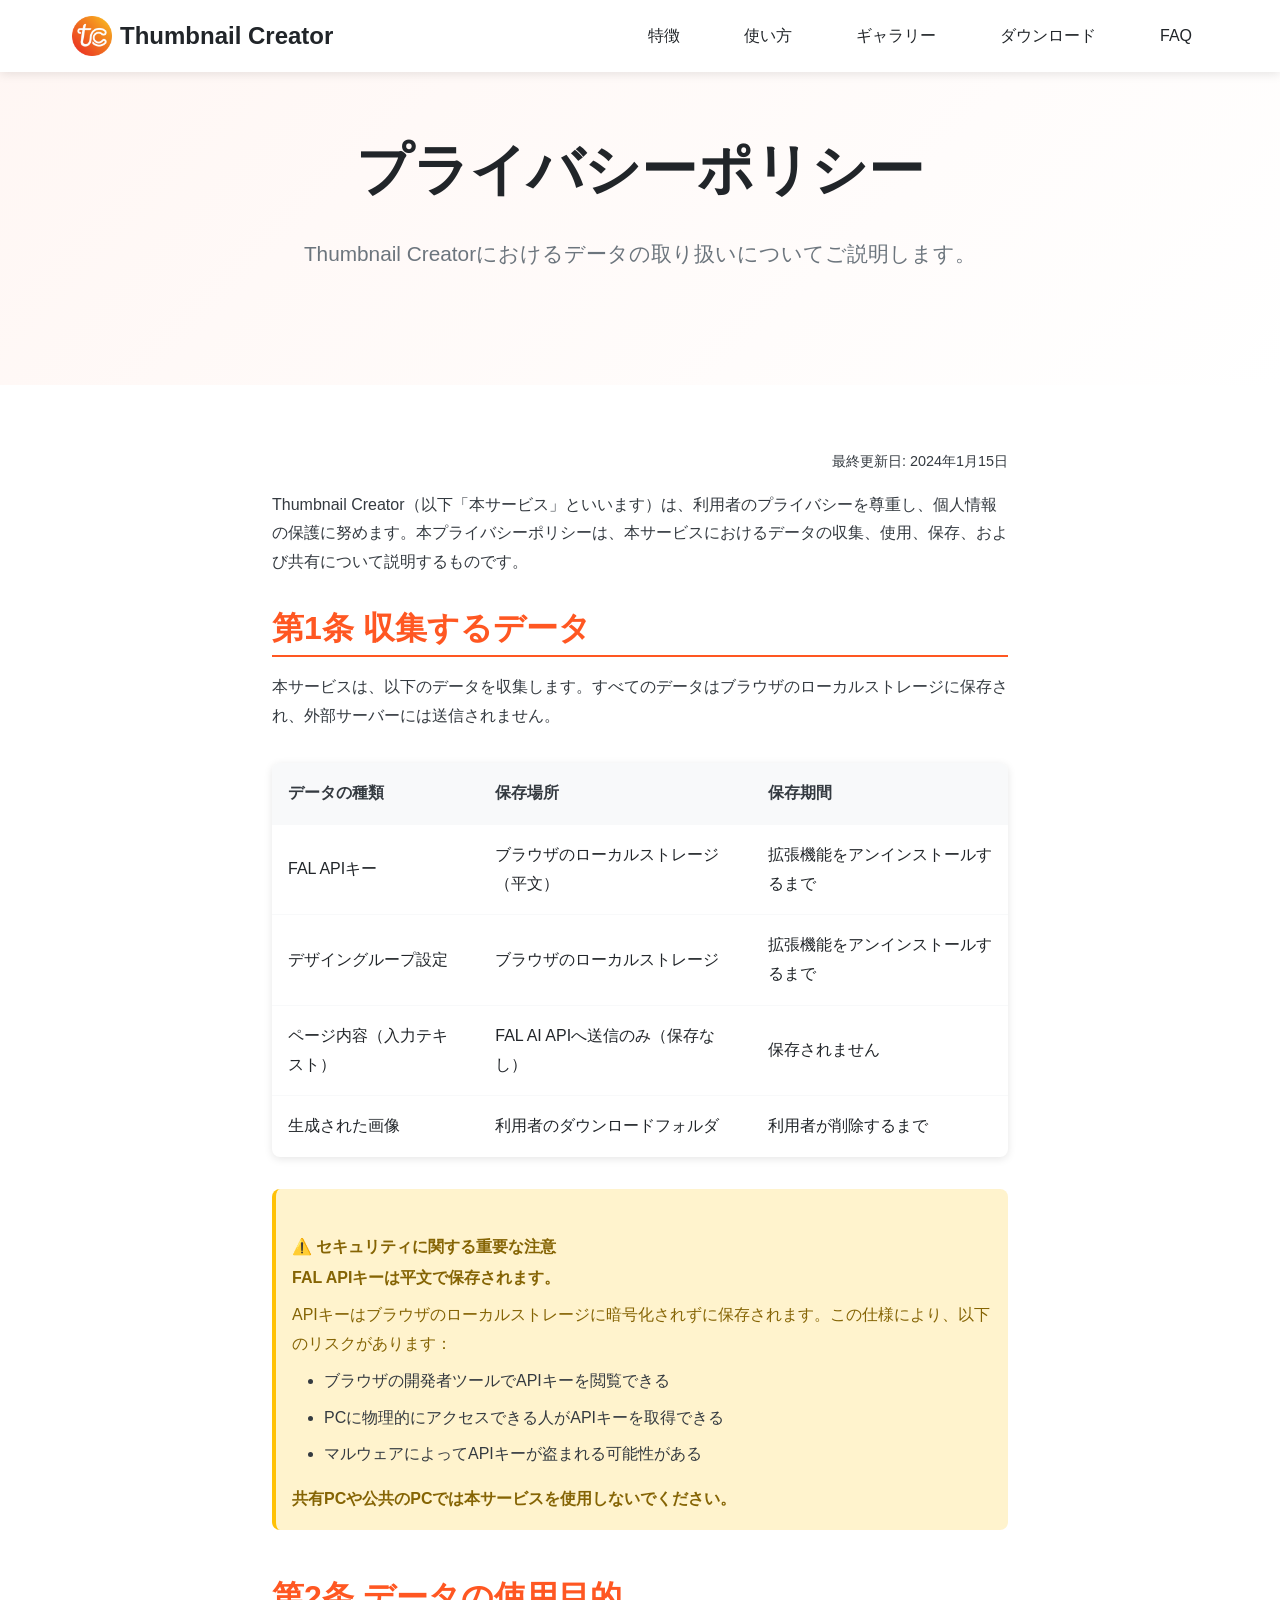
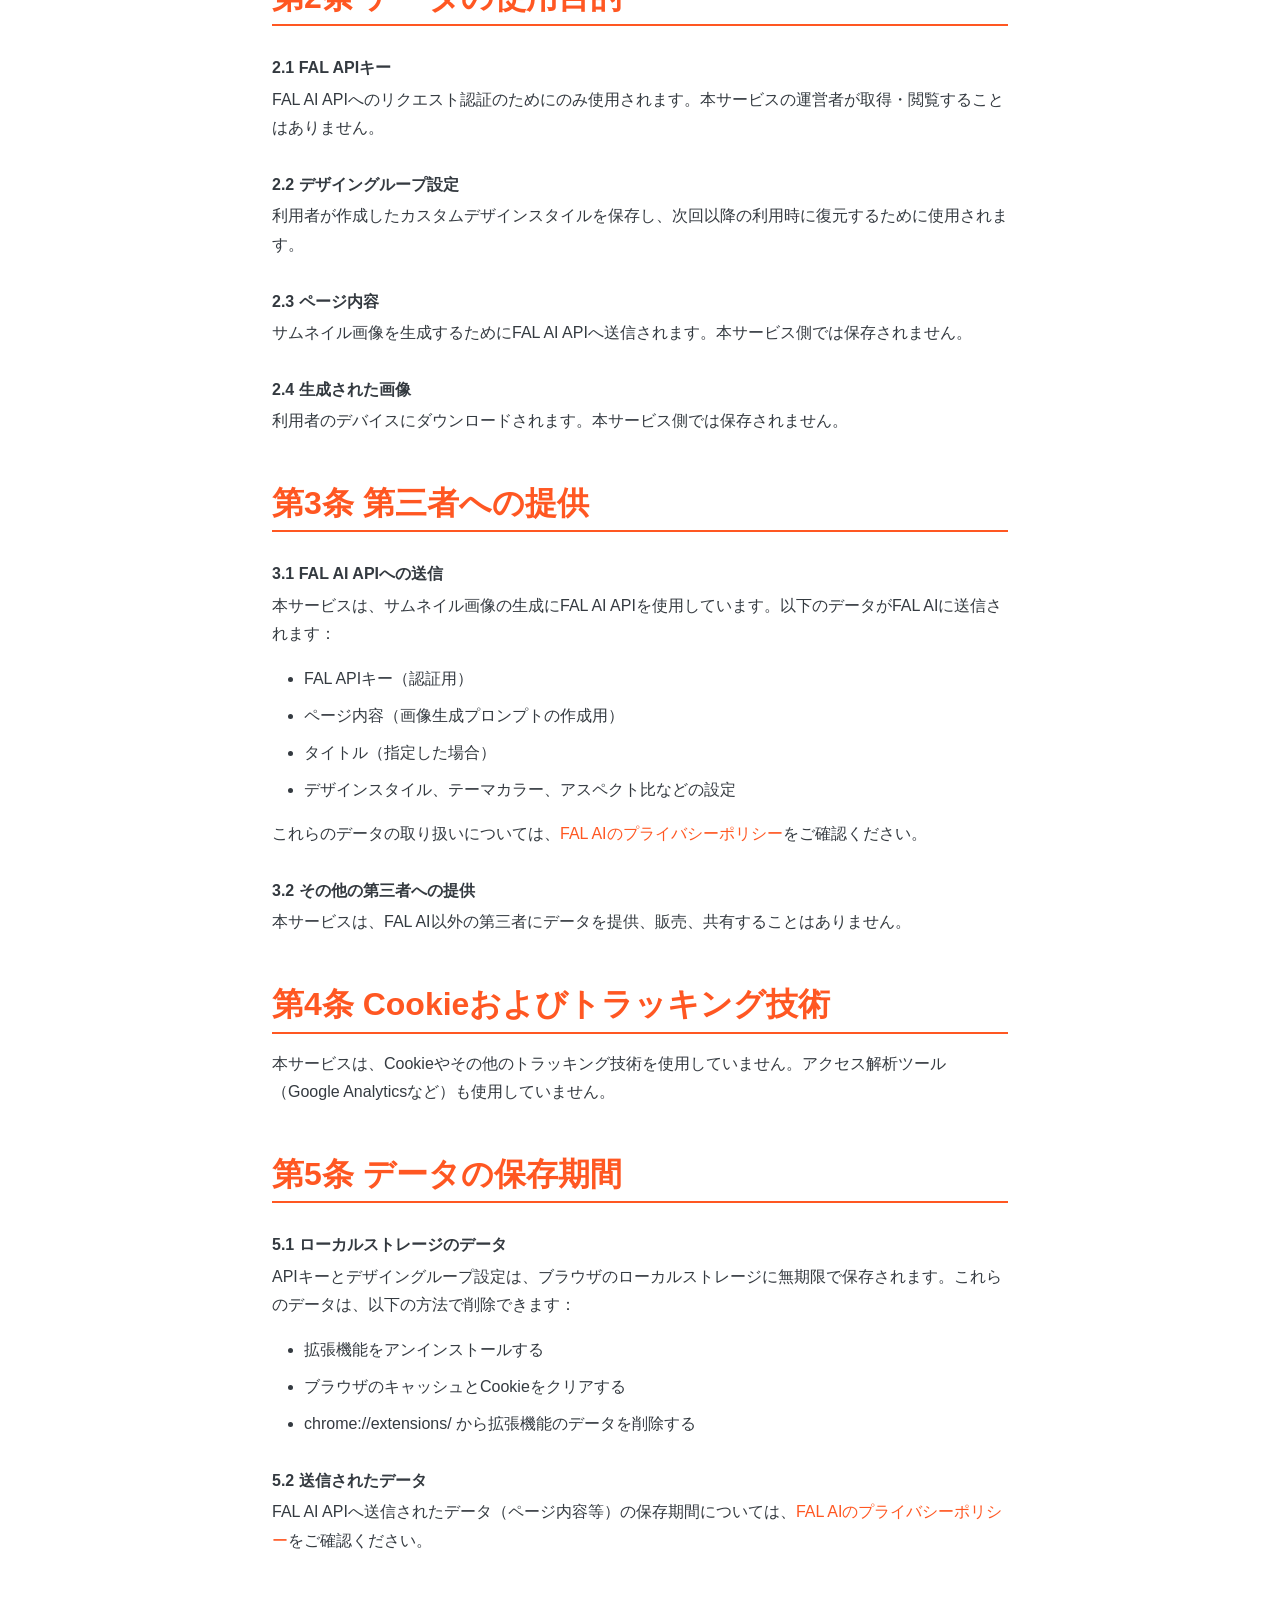
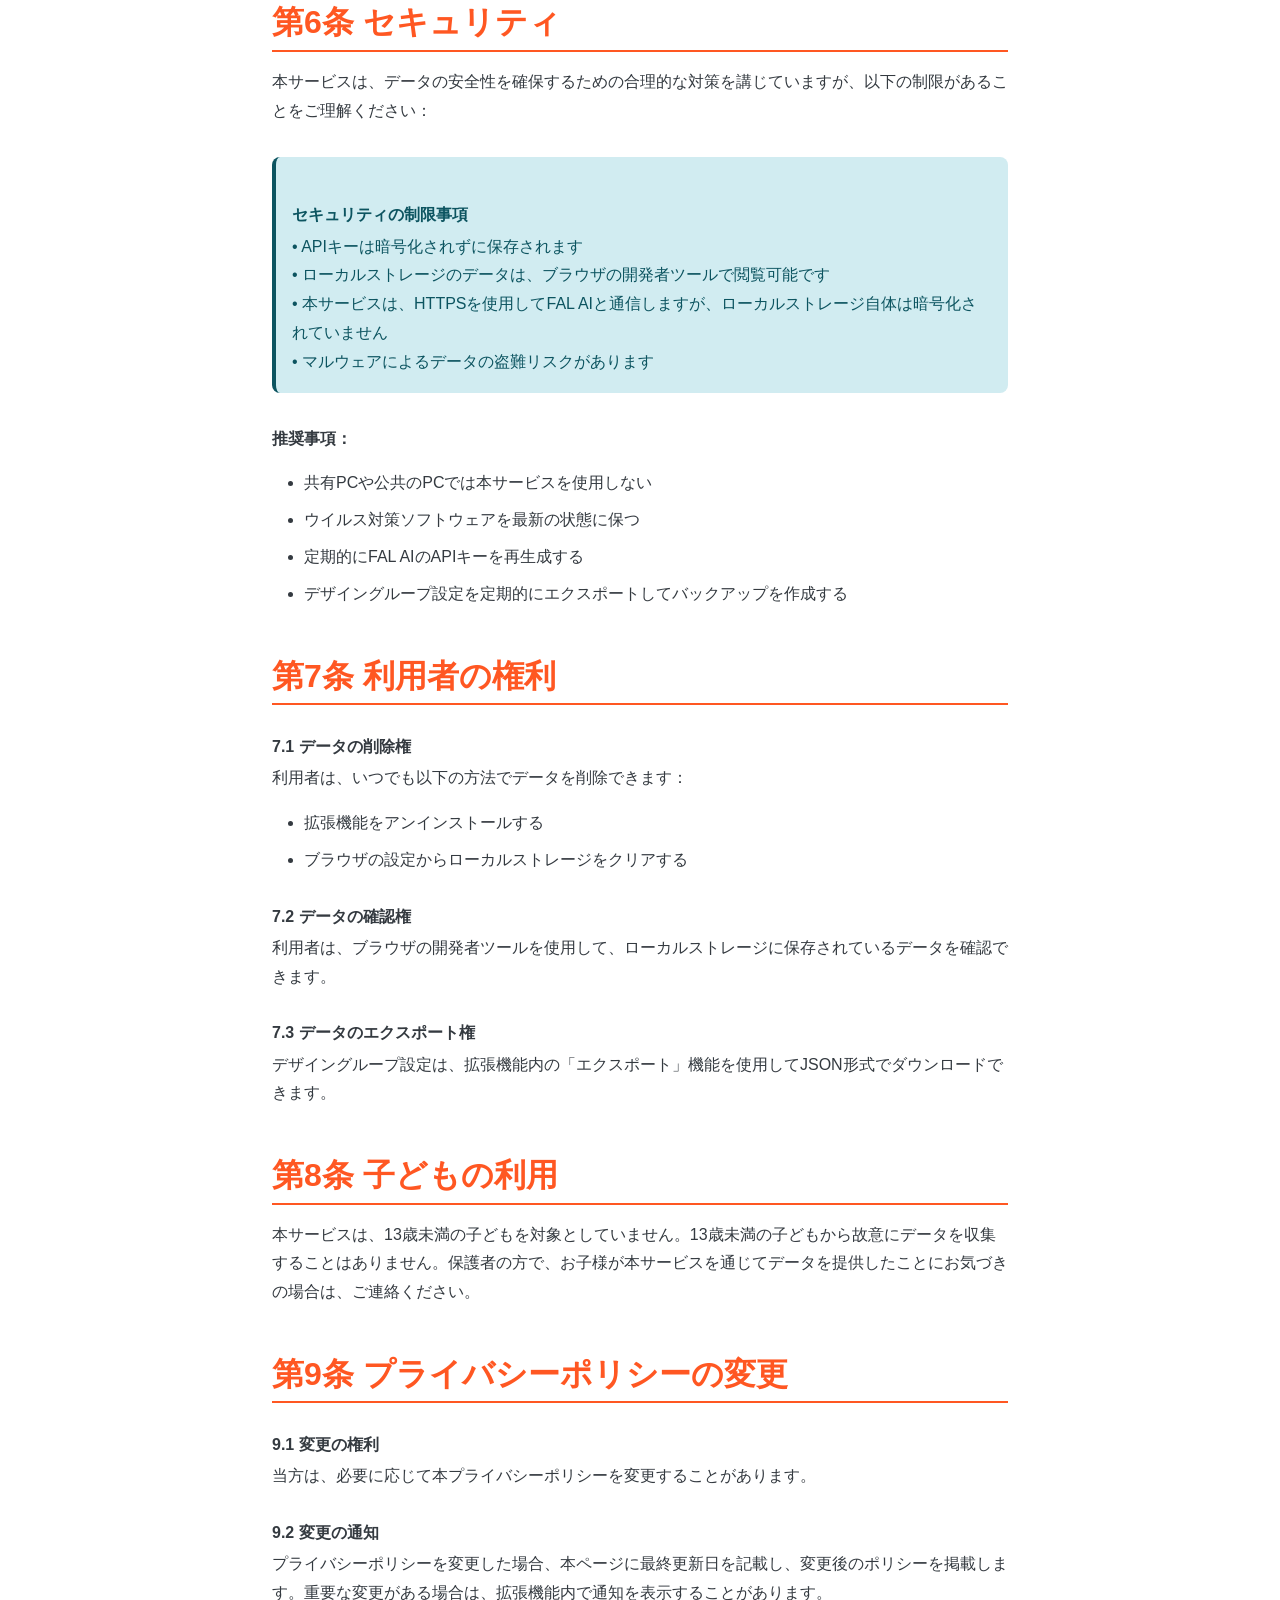
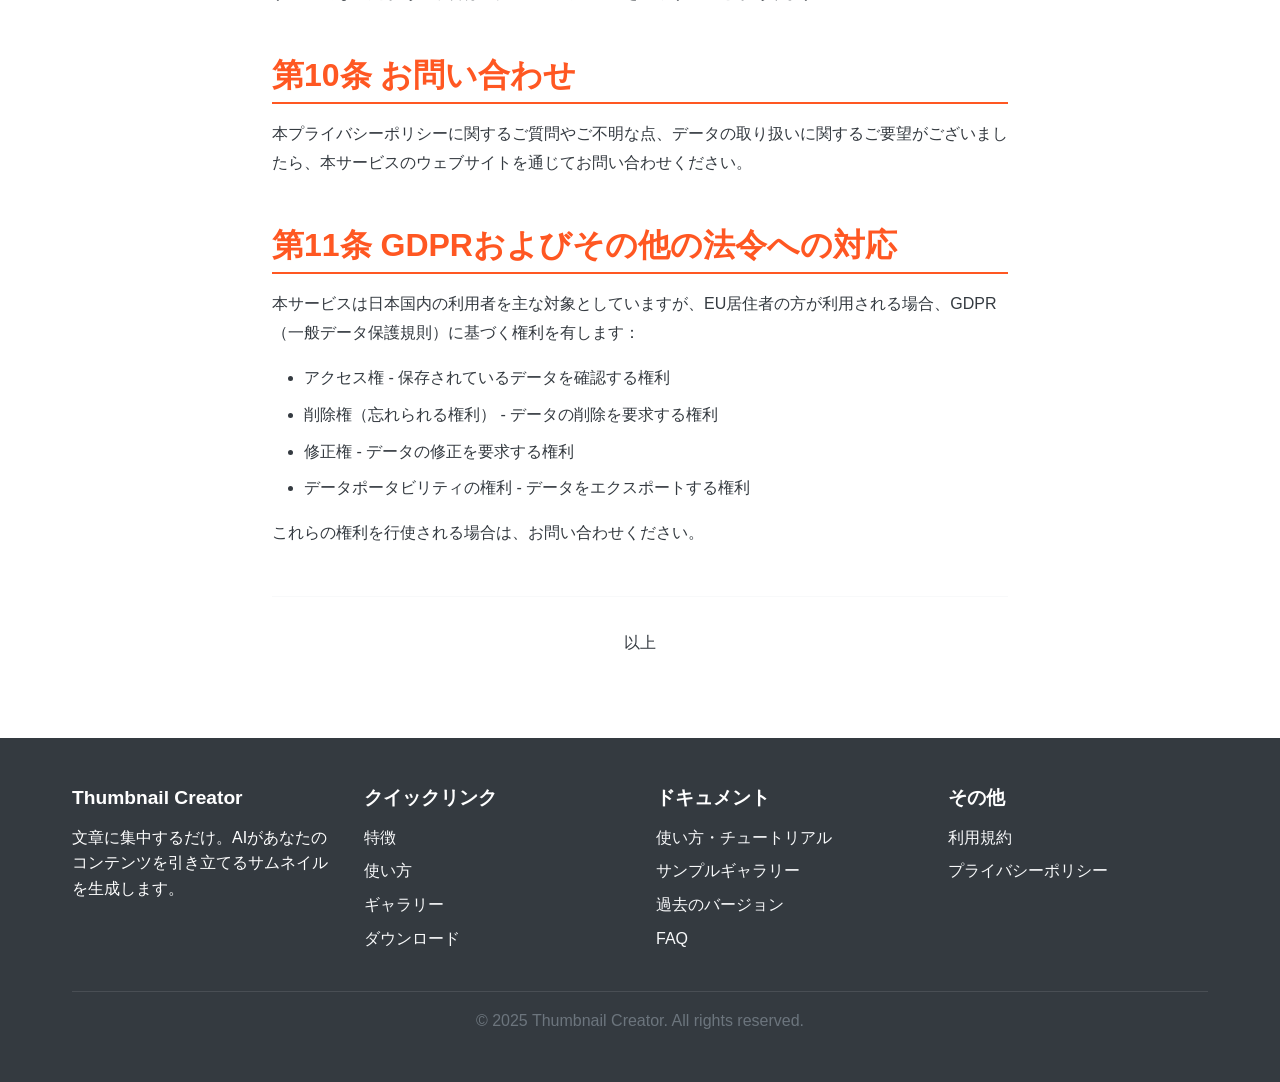
==== privacy.html @ f61584a1 "Initial commit: Thumbnail Creator website - トップページ (index.html) - 使い方・チュートリアルページ (tutorial.html) - ギ" ====
<!DOCTYPE html>
<html lang="ja">
<head>
  <meta charset="UTF-8">
  <meta name="viewport" content="width=device-width, initial-scale=1.0">
  <meta name="description" content="Thumbnail Creatorのプライバシーポリシー。データの収集、使用目的、第三者への提供、セキュリティに関する情報をご確認ください。">
  <title>プライバシーポリシー | Thumbnail Creator</title>
  <link rel="icon" type="image/png" href="images/logo.png">
  <link rel="stylesheet" href="css/style.css">
  <style>
    .privacy-content {
      line-height: 1.8;
    }

    .privacy-content h3 {
      color: var(--color-primary);
      margin-top: var(--spacing-lg);
      margin-bottom: var(--spacing-sm);
      padding-bottom: 0.5rem;
      border-bottom: 2px solid var(--color-primary);
    }

    .privacy-content h3:first-of-type {
      margin-top: var(--spacing-md);
    }

    .privacy-content h4 {
      color: var(--color-gray-dark);
      margin-top: var(--spacing-md);
      margin-bottom: var(--spacing-xs);
    }

    .privacy-content p {
      margin-bottom: var(--spacing-sm);
      color: var(--color-gray-dark);
    }

    .privacy-content ul {
      padding-left: var(--spacing-md);
      margin-bottom: var(--spacing-sm);
    }

    .privacy-content li {
      margin-bottom: 0.5rem;
      color: var(--color-gray-dark);
    }

    .effective-date {
      text-align: right;
      color: var(--color-gray);
      font-size: 0.9rem;
      margin-bottom: var(--spacing-md);
    }

    .warning-box {
      background-color: #fff3cd;
      border-left: 4px solid #ffc107;
      padding: var(--spacing-sm);
      border-radius: var(--border-radius);
      margin: var(--spacing-md) 0;
    }

    .warning-box h4 {
      color: #856404;
      margin-bottom: 0.5rem;
    }

    .warning-box p {
      color: #856404;
      margin-bottom: 0.5rem;
    }

    .warning-box p:last-child {
      margin-bottom: 0;
    }

    .info-box {
      background-color: #d1ecf1;
      border-left: 4px solid #0c5460;
      padding: var(--spacing-sm);
      border-radius: var(--border-radius);
      margin: var(--spacing-md) 0;
    }

    .info-box h4 {
      color: #0c5460;
      margin-bottom: 0.5rem;
    }

    .info-box p {
      color: #0c5460;
      margin-bottom: 0.5rem;
    }

    .info-box p:last-child {
      margin-bottom: 0;
    }

    .data-table {
      width: 100%;
      border-collapse: collapse;
      margin: var(--spacing-md) 0;
      background-color: var(--color-white);
      box-shadow: 0 2px 8px rgba(0, 0, 0, 0.1);
      border-radius: var(--border-radius);
      overflow: hidden;
    }

    .data-table th,
    .data-table td {
      padding: var(--spacing-sm);
      text-align: left;
      border-bottom: 1px solid var(--color-gray-light);
    }

    .data-table th {
      background-color: var(--color-gray-light);
      font-weight: 600;
      color: var(--color-gray-dark);
    }

    .data-table tbody tr:last-child td {
      border-bottom: none;
    }
  </style>
</head>
<body>
  <!-- Header / Navigation -->
  <header>
    <div class="container">
      <nav>
        <a href="index.html" class="logo">
          <img src="images/logo.png" alt="Thumbnail Creator">
          Thumbnail Creator
        </a>
        <button class="menu-toggle" aria-label="メニューを開く" aria-expanded="false">
          ☰
        </button>
        <ul class="nav-links">
          <li><a href="index.html#features">特徴</a></li>
          <li><a href="tutorial.html">使い方</a></li>
          <li><a href="gallery.html">ギャラリー</a></li>
          <li><a href="index.html#download">ダウンロード</a></li>
          <li><a href="index.html#faq">FAQ</a></li>
        </ul>
      </nav>
    </div>
  </header>

  <!-- Privacy Hero -->
  <section class="hero">
    <div class="container">
      <div class="hero-content">
        <h1>プライバシーポリシー</h1>
        <p class="hero-subtitle">
          Thumbnail Creatorにおけるデータの取り扱いについてご説明します。
        </p>
      </div>
    </div>
  </section>

  <!-- Privacy Content -->
  <section class="content-section">
    <div class="container container-narrow">
      <div class="privacy-content">
        <p class="effective-date">最終更新日: 2024年1月15日</p>

        <p>
          Thumbnail Creator（以下「本サービス」といいます）は、利用者のプライバシーを尊重し、個人情報の保護に努めます。本プライバシーポリシーは、本サービスにおけるデータの収集、使用、保存、および共有について説明するものです。
        </p>

        <h3>第1条 収集するデータ</h3>

        <p>本サービスは、以下のデータを収集します。すべてのデータはブラウザのローカルストレージに保存され、外部サーバーには送信されません。</p>

        <table class="data-table">
          <thead>
            <tr>
              <th>データの種類</th>
              <th>保存場所</th>
              <th>保存期間</th>
            </tr>
          </thead>
          <tbody>
            <tr>
              <td>FAL APIキー</td>
              <td>ブラウザのローカルストレージ（平文）</td>
              <td>拡張機能をアンインストールするまで</td>
            </tr>
            <tr>
              <td>デザイングループ設定</td>
              <td>ブラウザのローカルストレージ</td>
              <td>拡張機能をアンインストールするまで</td>
            </tr>
            <tr>
              <td>ページ内容（入力テキスト）</td>
              <td>FAL AI APIへ送信のみ（保存なし）</td>
              <td>保存されません</td>
            </tr>
            <tr>
              <td>生成された画像</td>
              <td>利用者のダウンロードフォルダ</td>
              <td>利用者が削除するまで</td>
            </tr>
          </tbody>
        </table>

        <div class="warning-box">
          <h4>⚠️ セキュリティに関する重要な注意</h4>
          <p>
            <strong>FAL APIキーは平文で保存されます。</strong>
          </p>
          <p>
            APIキーはブラウザのローカルストレージに暗号化されずに保存されます。この仕様により、以下のリスクがあります：
          </p>
          <ul>
            <li>ブラウザの開発者ツールでAPIキーを閲覧できる</li>
            <li>PCに物理的にアクセスできる人がAPIキーを取得できる</li>
            <li>マルウェアによってAPIキーが盗まれる可能性がある</li>
          </ul>
          <p>
            <strong>共有PCや公共のPCでは本サービスを使用しないでください。</strong>
          </p>
        </div>

        <h3>第2条 データの使用目的</h3>

        <h4>2.1 FAL APIキー</h4>
        <p>
          FAL AI APIへのリクエスト認証のためにのみ使用されます。本サービスの運営者が取得・閲覧することはありません。
        </p>

        <h4>2.2 デザイングループ設定</h4>
        <p>
          利用者が作成したカスタムデザインスタイルを保存し、次回以降の利用時に復元するために使用されます。
        </p>

        <h4>2.3 ページ内容</h4>
        <p>
          サムネイル画像を生成するためにFAL AI APIへ送信されます。本サービス側では保存されません。
        </p>

        <h4>2.4 生成された画像</h4>
        <p>
          利用者のデバイスにダウンロードされます。本サービス側では保存されません。
        </p>

        <h3>第3条 第三者への提供</h3>

        <h4>3.1 FAL AI APIへの送信</h4>
        <p>
          本サービスは、サムネイル画像の生成にFAL AI APIを使用しています。以下のデータがFAL AIに送信されます：
        </p>
        <ul>
          <li>FAL APIキー（認証用）</li>
          <li>ページ内容（画像生成プロンプトの作成用）</li>
          <li>タイトル（指定した場合）</li>
          <li>デザインスタイル、テーマカラー、アスペクト比などの設定</li>
        </ul>

        <p>
          これらのデータの取り扱いについては、<a href="https://fal.ai/privacy" target="_blank" rel="noopener noreferrer">FAL AIのプライバシーポリシー</a>をご確認ください。
        </p>

        <h4>3.2 その他の第三者への提供</h4>
        <p>
          本サービスは、FAL AI以外の第三者にデータを提供、販売、共有することはありません。
        </p>

        <h3>第4条 Cookieおよびトラッキング技術</h3>

        <p>
          本サービスは、Cookieやその他のトラッキング技術を使用していません。アクセス解析ツール（Google Analyticsなど）も使用していません。
        </p>

        <h3>第5条 データの保存期間</h3>

        <h4>5.1 ローカルストレージのデータ</h4>
        <p>
          APIキーとデザイングループ設定は、ブラウザのローカルストレージに無期限で保存されます。これらのデータは、以下の方法で削除できます：
        </p>
        <ul>
          <li>拡張機能をアンインストールする</li>
          <li>ブラウザのキャッシュとCookieをクリアする</li>
          <li>chrome://extensions/ から拡張機能のデータを削除する</li>
        </ul>

        <h4>5.2 送信されたデータ</h4>
        <p>
          FAL AI APIへ送信されたデータ（ページ内容等）の保存期間については、<a href="https://fal.ai/privacy" target="_blank" rel="noopener noreferrer">FAL AIのプライバシーポリシー</a>をご確認ください。
        </p>

        <h3>第6条 セキュリティ</h3>

        <p>
          本サービスは、データの安全性を確保するための合理的な対策を講じていますが、以下の制限があることをご理解ください：
        </p>

        <div class="info-box">
          <h4>セキュリティの制限事項</h4>
          <p>
            • APIキーは暗号化されずに保存されます<br>
            • ローカルストレージのデータは、ブラウザの開発者ツールで閲覧可能です<br>
            • 本サービスは、HTTPSを使用してFAL AIと通信しますが、ローカルストレージ自体は暗号化されていません<br>
            • マルウェアによるデータの盗難リスクがあります
          </p>
        </div>

        <p>
          <strong>推奨事項：</strong>
        </p>
        <ul>
          <li>共有PCや公共のPCでは本サービスを使用しない</li>
          <li>ウイルス対策ソフトウェアを最新の状態に保つ</li>
          <li>定期的にFAL AIのAPIキーを再生成する</li>
          <li>デザイングループ設定を定期的にエクスポートしてバックアップを作成する</li>
        </ul>

        <h3>第7条 利用者の権利</h3>

        <h4>7.1 データの削除権</h4>
        <p>
          利用者は、いつでも以下の方法でデータを削除できます：
        </p>
        <ul>
          <li>拡張機能をアンインストールする</li>
          <li>ブラウザの設定からローカルストレージをクリアする</li>
        </ul>

        <h4>7.2 データの確認権</h4>
        <p>
          利用者は、ブラウザの開発者ツールを使用して、ローカルストレージに保存されているデータを確認できます。
        </p>

        <h4>7.3 データのエクスポート権</h4>
        <p>
          デザイングループ設定は、拡張機能内の「エクスポート」機能を使用してJSON形式でダウンロードできます。
        </p>

        <h3>第8条 子どもの利用</h3>

        <p>
          本サービスは、13歳未満の子どもを対象としていません。13歳未満の子どもから故意にデータを収集することはありません。保護者の方で、お子様が本サービスを通じてデータを提供したことにお気づきの場合は、ご連絡ください。
        </p>

        <h3>第9条 プライバシーポリシーの変更</h3>

        <h4>9.1 変更の権利</h4>
        <p>
          当方は、必要に応じて本プライバシーポリシーを変更することがあります。
        </p>

        <h4>9.2 変更の通知</h4>
        <p>
          プライバシーポリシーを変更した場合、本ページに最終更新日を記載し、変更後のポリシーを掲載します。重要な変更がある場合は、拡張機能内で通知を表示することがあります。
        </p>

        <h3>第10条 お問い合わせ</h3>

        <p>
          本プライバシーポリシーに関するご質問やご不明な点、データの取り扱いに関するご要望がございましたら、本サービスのウェブサイトを通じてお問い合わせください。
        </p>

        <h3>第11条 GDPRおよびその他の法令への対応</h3>

        <p>
          本サービスは日本国内の利用者を主な対象としていますが、EU居住者の方が利用される場合、GDPR（一般データ保護規則）に基づく権利を有します：
        </p>
        <ul>
          <li>アクセス権 - 保存されているデータを確認する権利</li>
          <li>削除権（忘れられる権利） - データの削除を要求する権利</li>
          <li>修正権 - データの修正を要求する権利</li>
          <li>データポータビリティの権利 - データをエクスポートする権利</li>
        </ul>

        <p>
          これらの権利を行使される場合は、お問い合わせください。
        </p>

        <div style="text-align: center; margin-top: var(--spacing-lg); padding-top: var(--spacing-md); border-top: 1px solid var(--color-gray-light);">
          <p>以上</p>
        </div>
      </div>
    </div>
  </section>

  <!-- Footer -->
  <footer>
    <div class="container">
      <div class="footer-content">
        <div class="footer-section">
          <h3>Thumbnail Creator</h3>
          <p>文章に集中するだけ。AIがあなたのコンテンツを引き立てるサムネイルを生成します。</p>
        </div>

        <div class="footer-section">
          <h3>クイックリンク</h3>
          <ul>
            <li><a href="index.html#features">特徴</a></li>
            <li><a href="index.html#how-to-use">使い方</a></li>
            <li><a href="gallery.html">ギャラリー</a></li>
            <li><a href="index.html#download">ダウンロード</a></li>
          </ul>
        </div>

        <div class="footer-section">
          <h3>ドキュメント</h3>
          <ul>
            <li><a href="tutorial.html">使い方・チュートリアル</a></li>
            <li><a href="gallery.html">サンプルギャラリー</a></li>
            <li><a href="versions.html">過去のバージョン</a></li>
            <li><a href="index.html#faq">FAQ</a></li>
          </ul>
        </div>

        <div class="footer-section">
          <h3>その他</h3>
          <ul>
            <li><a href="terms.html">利用規約</a></li>
            <li><a href="privacy.html">プライバシーポリシー</a></li>
          </ul>
        </div>
      </div>

      <div class="footer-bottom">
        <p>&copy; 2025 Thumbnail Creator. All rights reserved.</p>
      </div>
    </div>
  </footer>

  <script src="js/script.js"></script>
</body>
</html>
---- css/style.css ----
/* ===========================
   Variables & Reset
   =========================== */
:root {
  --color-primary: rgb(255, 87, 34); /* #ff5722 */
  --color-primary-dark: rgb(230, 74, 25); /* #e64a19 */
  --color-white: #ffffff;
  --color-gray-light: #f8f9fa;
  --color-gray: #6c757d;
  --color-gray-dark: #343a40;
  --color-black: #212529;

  --font-sans: -apple-system, BlinkMacSystemFont, "Segoe UI", Roboto, "Helvetica Neue", Arial, "Noto Sans", "Hiragino Sans", "Hiragino Kaku Gothic ProN", "Yu Gothic", YuGothic, sans-serif;

  --spacing-xs: 0.5rem;
  --spacing-sm: 1rem;
  --spacing-md: 2rem;
  --spacing-lg: 3rem;
  --spacing-xl: 4rem;

  --border-radius: 8px;
  --transition: all 0.3s ease;
}

* {
  margin: 0;
  padding: 0;
  box-sizing: border-box;
}

html {
  scroll-behavior: smooth;
}

body {
  font-family: var(--font-sans);
  line-height: 1.6;
  color: var(--color-black);
  background-color: var(--color-white);
}

/* ===========================
   Typography
   =========================== */
h1, h2, h3, h4, h5, h6 {
  font-weight: 700;
  line-height: 1.2;
  margin-bottom: var(--spacing-sm);
}

h1 {
  font-size: clamp(2rem, 5vw, 3.5rem);
}

h2 {
  font-size: clamp(1.75rem, 4vw, 2.5rem);
}

h3 {
  font-size: clamp(1.5rem, 3vw, 2rem);
}

p {
  margin-bottom: var(--spacing-sm);
}

a {
  color: var(--color-primary);
  text-decoration: none;
  transition: var(--transition);
}

a:hover {
  color: var(--color-primary-dark);
}

/* ===========================
   Layout
   =========================== */
.container {
  max-width: 1200px;
  margin: 0 auto;
  padding: 0 var(--spacing-md);
}

.container-narrow {
  max-width: 800px;
  margin: 0 auto;
  padding: 0 var(--spacing-md);
}

section {
  padding: var(--spacing-xl) 0;
}

/* ===========================
   Header / Navigation
   =========================== */
header {
  background-color: var(--color-white);
  box-shadow: 0 2px 10px rgba(0, 0, 0, 0.1);
  position: sticky;
  top: 0;
  z-index: 1000;
}

nav {
  display: flex;
  justify-content: space-between;
  align-items: center;
  padding: var(--spacing-sm) 0;
}

.logo {
  display: flex;
  align-items: center;
  gap: 0.5rem;
  font-size: 1.5rem;
  font-weight: 700;
  color: var(--color-black);
}

.logo img {
  width: 40px;
  height: 40px;
}

.nav-links {
  display: flex;
  list-style: none;
  gap: var(--spacing-md);
}

.nav-links a {
  color: var(--color-black);
  font-weight: 500;
  padding: 0.5rem 1rem;
  border-radius: var(--border-radius);
  transition: var(--transition);
}

.nav-links a:hover {
  background-color: var(--color-gray-light);
  color: var(--color-primary);
}

/* Mobile Menu */
.menu-toggle {
  display: none;
  background: none;
  border: none;
  font-size: 1.5rem;
  cursor: pointer;
  color: var(--color-black);
}

@media (max-width: 768px) {
  .menu-toggle {
    display: block;
  }

  .nav-links {
    position: absolute;
    top: 100%;
    left: 0;
    right: 0;
    background-color: var(--color-white);
    flex-direction: column;
    gap: 0;
    box-shadow: 0 4px 10px rgba(0, 0, 0, 0.1);
    max-height: 0;
    overflow: hidden;
    transition: max-height 0.3s ease;
  }

  .nav-links.active {
    max-height: 500px;
  }

  .nav-links li {
    border-bottom: 1px solid var(--color-gray-light);
  }

  .nav-links a {
    display: block;
    padding: var(--spacing-sm) var(--spacing-md);
  }
}

/* ===========================
   Hero Section
   =========================== */
.hero {
  background: linear-gradient(135deg, rgba(255, 87, 34, 0.05) 0%, rgba(255, 255, 255, 1) 100%);
  padding: var(--spacing-xl) 0;
  text-align: center;
}

.hero-content {
  max-width: 1000px;
  margin: 0 auto;
}

.hero h1 {
  color: var(--color-black);
  margin-bottom: var(--spacing-md);
}

.hero-subtitle {
  font-size: clamp(1.1rem, 2.5vw, 1.3rem);
  color: var(--color-gray);
  margin-bottom: var(--spacing-lg);
  line-height: 1.8;
}

.cta-buttons {
  display: flex;
  gap: var(--spacing-sm);
  justify-content: center;
  flex-wrap: wrap;
  margin-bottom: var(--spacing-lg);
}

.btn {
  display: inline-block;
  padding: 1rem 2rem;
  border-radius: var(--border-radius);
  font-weight: 600;
  font-size: 1.1rem;
  text-align: center;
  cursor: pointer;
  border: 2px solid transparent;
  transition: var(--transition);
}

.btn-primary {
  background-color: var(--color-primary);
  color: var(--color-white);
  border-color: var(--color-primary);
}

.btn-primary:hover {
  background-color: var(--color-primary-dark);
  border-color: var(--color-primary-dark);
  color: var(--color-white);
  transform: translateY(-2px);
  box-shadow: 0 4px 12px rgba(255, 87, 34, 0.3);
}

.btn-outline {
  background-color: transparent;
  color: var(--color-primary);
  border-color: var(--color-primary);
}

.btn-outline:hover {
  background-color: var(--color-primary);
  color: var(--color-white);
}

/* ===========================
   Features Section
   =========================== */
.features {
  background-color: var(--color-white);
}

.features h2 {
  text-align: center;
  margin-bottom: var(--spacing-lg);
  color: var(--color-black);
}

.features-grid {
  display: grid;
  grid-template-columns: repeat(auto-fit, minmax(280px, 1fr));
  gap: var(--spacing-md);
}

.feature-item {
  padding: var(--spacing-md);
  border-radius: var(--border-radius);
  background-color: var(--color-gray-light);
  transition: var(--transition);
}

.feature-item:hover {
  transform: translateY(-5px);
  box-shadow: 0 8px 20px rgba(0, 0, 0, 0.1);
}

.feature-item h3 {
  color: var(--color-primary);
  margin-bottom: var(--spacing-sm);
  font-size: 1.3rem;
}

.feature-item p {
  color: var(--color-gray-dark);
  margin-bottom: 0;
}

/* ===========================
   How to Use Section
   =========================== */
.how-to-use {
  background-color: var(--color-gray-light);
}

.how-to-use h2 {
  text-align: center;
  margin-bottom: var(--spacing-lg);
}

.steps {
  display: flex;
  flex-direction: column;
  gap: var(--spacing-md);
  max-width: 600px;
  margin: 0 auto;
}

.step {
  display: flex;
  align-items: flex-start;
  gap: var(--spacing-sm);
  padding: var(--spacing-md);
  background-color: var(--color-white);
  border-radius: var(--border-radius);
  border-left: 4px solid var(--color-primary);
}

.step-number {
  flex-shrink: 0;
  width: 40px;
  height: 40px;
  background-color: var(--color-primary);
  color: var(--color-white);
  border-radius: 50%;
  display: flex;
  align-items: center;
  justify-content: center;
  font-weight: 700;
  font-size: 1.2rem;
}

.step-content h3 {
  font-size: 1.2rem;
  margin-bottom: 0.5rem;
}

.step-content p {
  margin-bottom: 0;
  color: var(--color-gray-dark);
}

/* ===========================
   Gallery Section
   =========================== */
.gallery {
  background-color: var(--color-white);
}

.gallery h2 {
  text-align: center;
  margin-bottom: var(--spacing-lg);
}

.gallery-grid {
  display: grid;
  grid-template-columns: repeat(auto-fill, minmax(300px, 1fr));
  gap: var(--spacing-md);
}

.gallery-item {
  border-radius: var(--border-radius);
  overflow: hidden;
  box-shadow: 0 4px 12px rgba(0, 0, 0, 0.1);
  transition: var(--transition);
}

.gallery-item:hover {
  transform: scale(1.05);
  box-shadow: 0 8px 20px rgba(0, 0, 0, 0.15);
}

.gallery-item img {
  width: 100%;
  height: 200px;
  object-fit: cover;
  display: block;
}

.gallery-item-info {
  padding: var(--spacing-sm);
  background-color: var(--color-gray-light);
}

.gallery-item-info h4 {
  font-size: 1rem;
  margin-bottom: 0.25rem;
}

/* ===========================
   Download Section
   =========================== */
.download {
  background: linear-gradient(135deg, rgba(255, 87, 34, 0.05) 0%, rgba(255, 255, 255, 1) 100%);
}

.download h2 {
  text-align: center;
  margin-bottom: var(--spacing-lg);
}

.download-card {
  background-color: var(--color-white);
  padding: var(--spacing-lg);
  border-radius: var(--border-radius);
  box-shadow: 0 4px 12px rgba(0, 0, 0, 0.1);
  margin-bottom: var(--spacing-md);
  text-align: center;
}

.download-card h3 {
  color: var(--color-primary);
  margin-bottom: var(--spacing-sm);
}

.version-badge {
  display: inline-block;
  background-color: var(--color-primary);
  color: var(--color-white);
  padding: 0.25rem 0.75rem;
  border-radius: 20px;
  font-size: 0.9rem;
  font-weight: 600;
  margin-bottom: var(--spacing-sm);
}

.download-instructions {
  text-align: left;
  margin: var(--spacing-md) 0;
}

.download-instructions ol {
  padding-left: var(--spacing-md);
}

.download-instructions li {
  margin-bottom: 0.5rem;
  color: var(--color-gray-dark);
}

/* ===========================
   FAQ Section
   =========================== */
.faq {
  background-color: var(--color-gray-light);
}

.faq h2 {
  text-align: center;
  margin-bottom: var(--spacing-lg);
}

.faq-list {
  max-width: 800px;
  margin: 0 auto;
}

.faq-item {
  background-color: var(--color-white);
  margin-bottom: var(--spacing-sm);
  border-radius: var(--border-radius);
  overflow: hidden;
  box-shadow: 0 2px 6px rgba(0, 0, 0, 0.05);
}

.faq-question {
  width: 100%;
  padding: var(--spacing-sm) var(--spacing-md);
  background-color: var(--color-white);
  border: none;
  text-align: left;
  font-size: 1.1rem;
  font-weight: 600;
  color: var(--color-black);
  cursor: pointer;
  display: flex;
  justify-content: space-between;
  align-items: center;
  transition: var(--transition);
}

.faq-question:hover {
  background-color: var(--color-gray-light);
}

.faq-question::after {
  content: '+';
  font-size: 1.5rem;
  color: var(--color-primary);
  transition: transform 0.3s ease;
}

.faq-question.active::after {
  transform: rotate(45deg);
}

.faq-answer {
  max-height: 0;
  overflow: hidden;
  transition: max-height 0.3s ease, padding 0.3s ease;
  padding: 0 var(--spacing-md);
}

.faq-answer.active {
  max-height: 500px;
  padding: var(--spacing-sm) var(--spacing-md) var(--spacing-md);
}

.faq-answer p {
  color: var(--color-gray-dark);
  margin-bottom: 0;
}

/* ===========================
   Footer
   =========================== */
footer {
  background-color: var(--color-gray-dark);
  color: var(--color-white);
  padding: var(--spacing-lg) 0 var(--spacing-md);
}

.footer-content {
  display: grid;
  grid-template-columns: repeat(auto-fit, minmax(250px, 1fr));
  gap: var(--spacing-md);
  margin-bottom: var(--spacing-md);
}

.footer-section h3 {
  color: var(--color-white);
  margin-bottom: var(--spacing-sm);
  font-size: 1.2rem;
}

.footer-section ul {
  list-style: none;
}

.footer-section ul li {
  margin-bottom: 0.5rem;
}

.footer-section a {
  color: var(--color-gray-light);
  transition: var(--transition);
}

.footer-section a:hover {
  color: var(--color-white);
  text-decoration: underline;
}

.footer-bottom {
  text-align: center;
  padding-top: var(--spacing-sm);
  border-top: 1px solid rgba(255, 255, 255, 0.1);
  color: var(--color-gray);
}

/* ===========================
   Utility Classes
   =========================== */
.text-center {
  text-align: center;
}

.mb-1 {
  margin-bottom: var(--spacing-sm);
}

.mb-2 {
  margin-bottom: var(--spacing-md);
}

.mb-3 {
  margin-bottom: var(--spacing-lg);
}

.mt-1 {
  margin-top: var(--spacing-sm);
}

.mt-2 {
  margin-top: var(--spacing-md);
}

.mt-3 {
  margin-top: var(--spacing-lg);
}
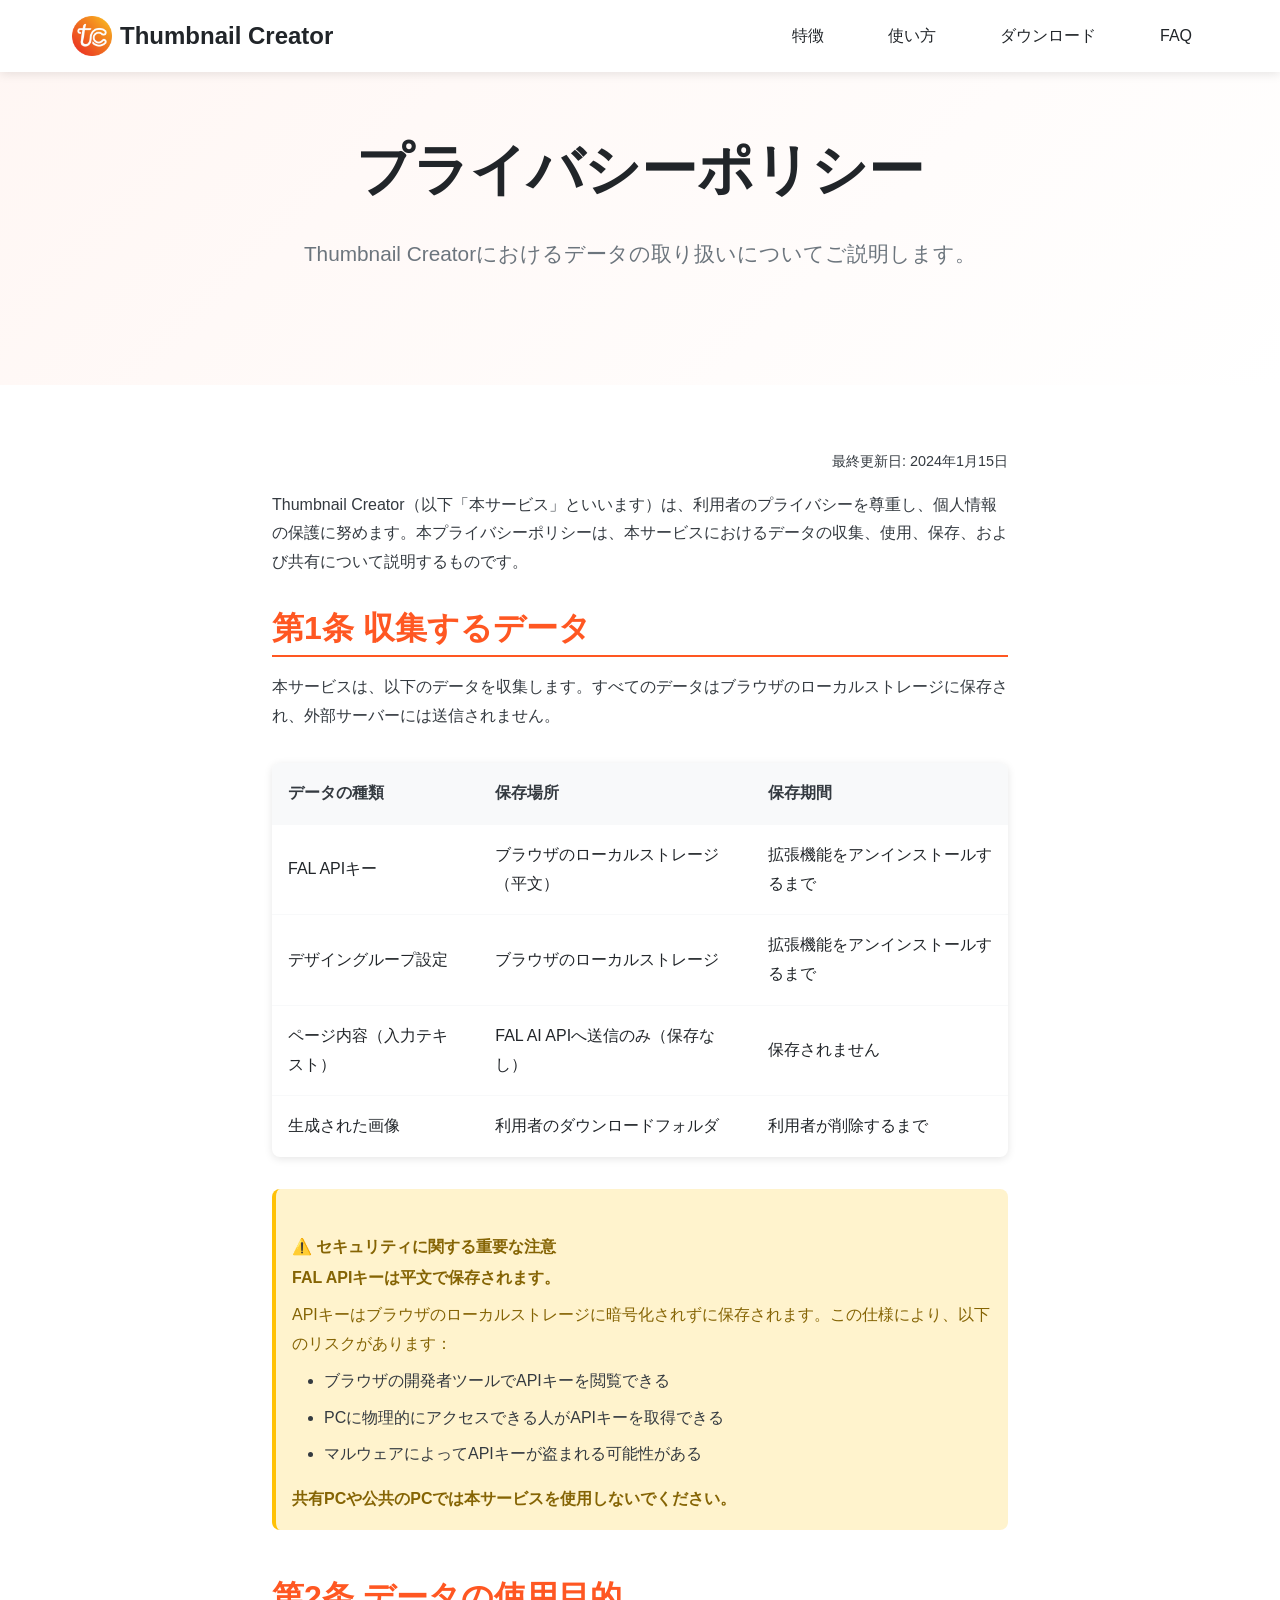
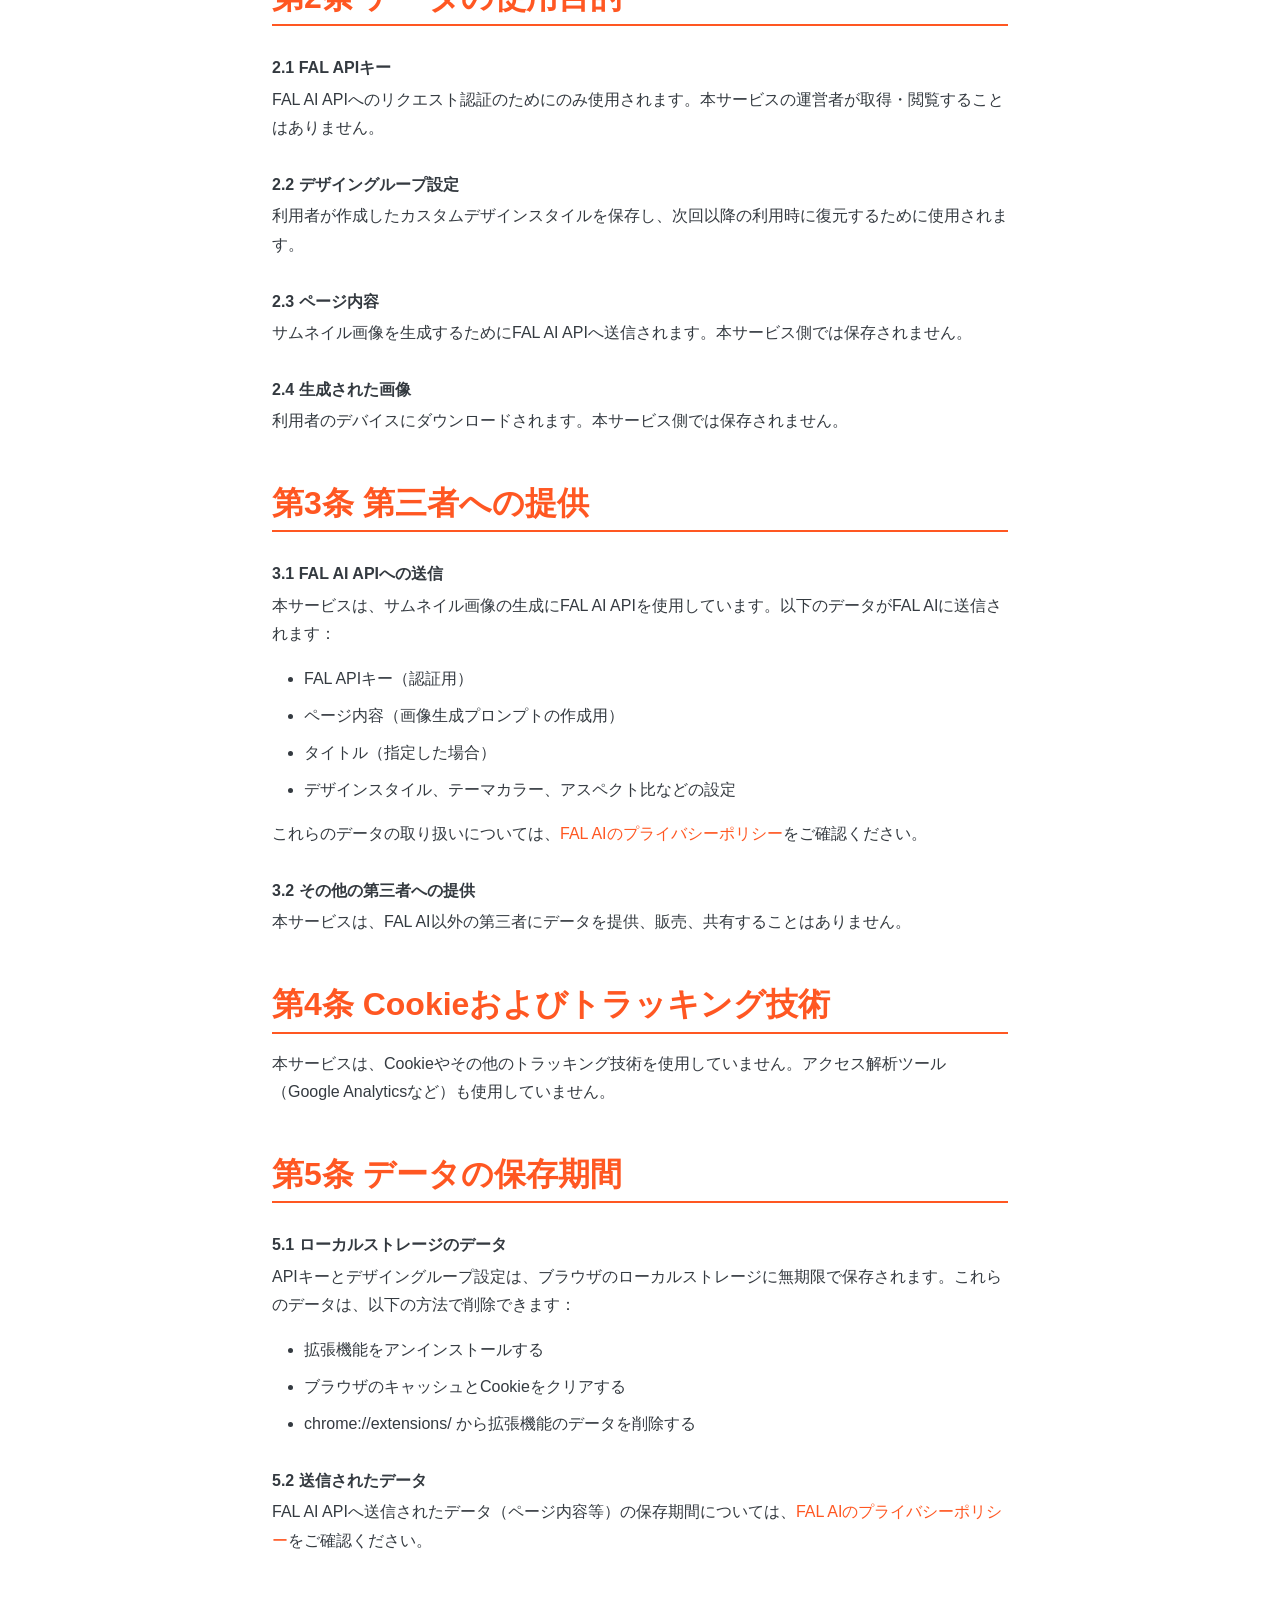
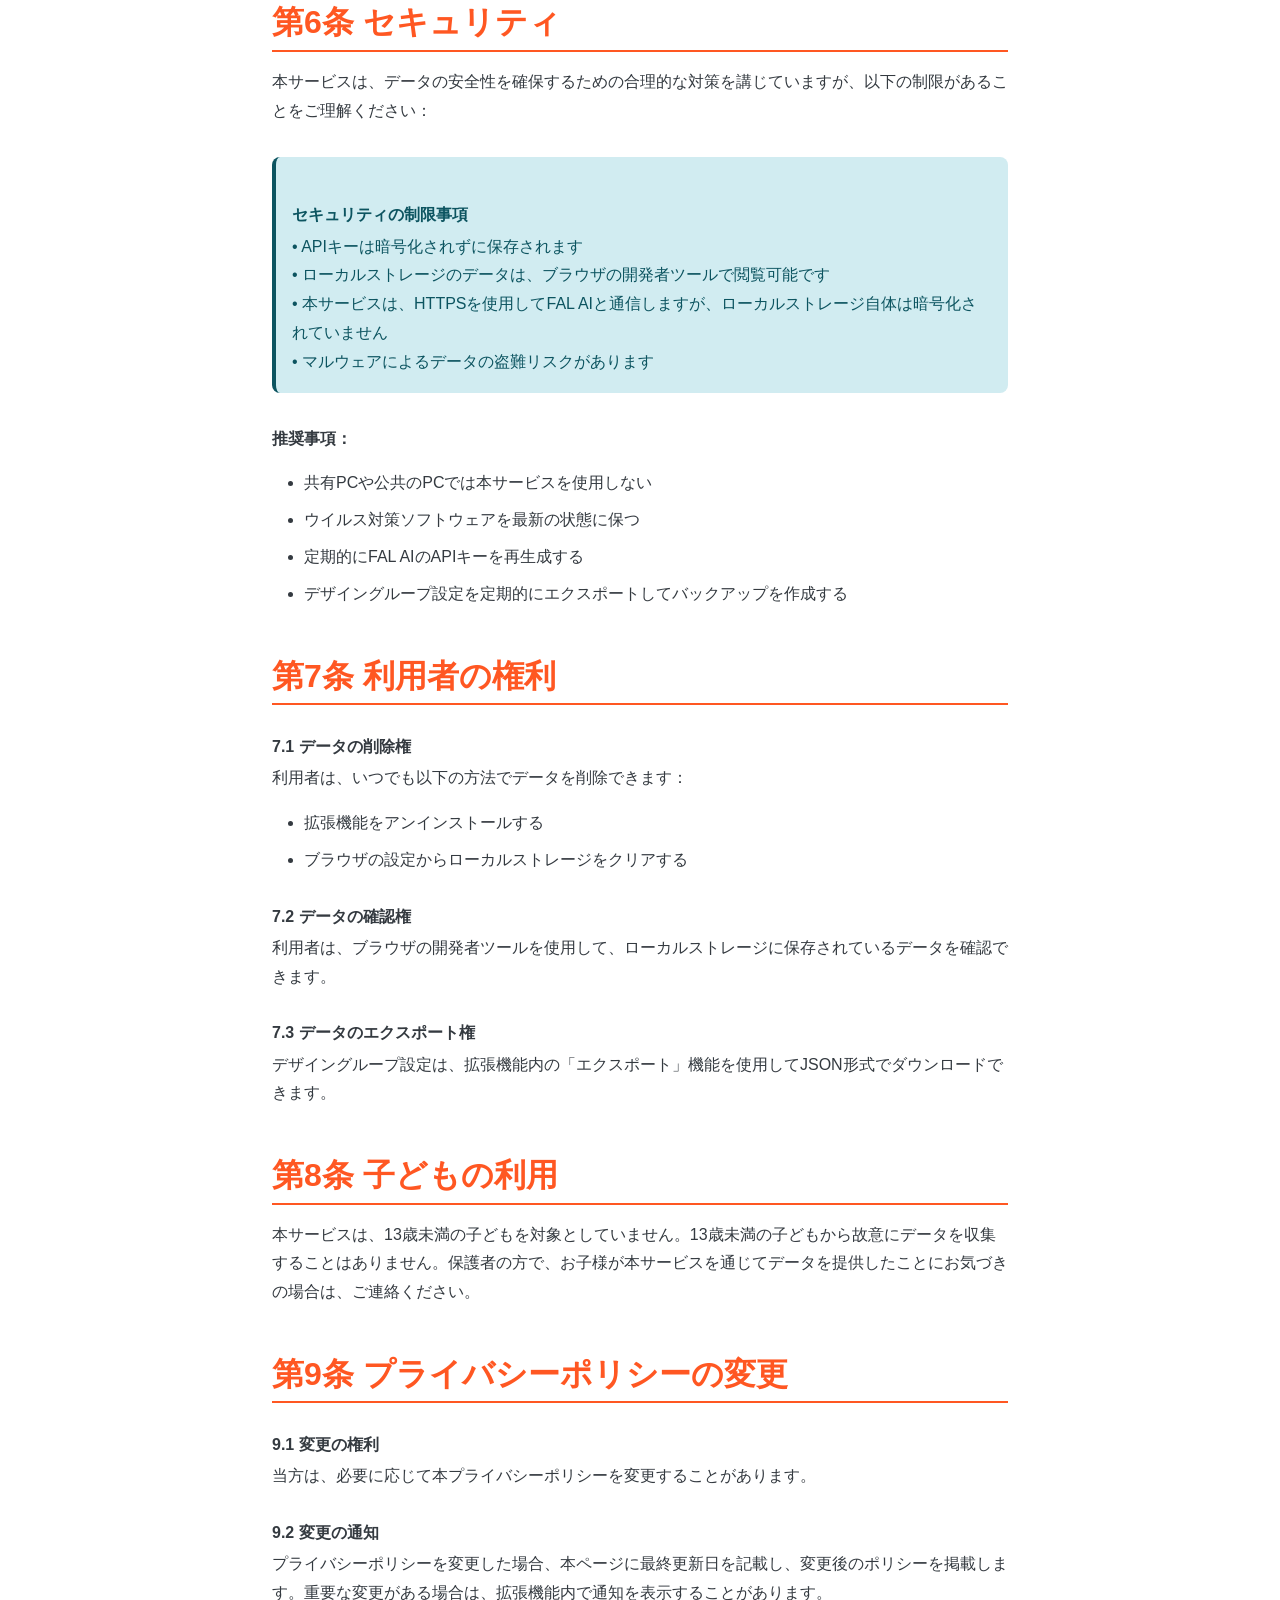
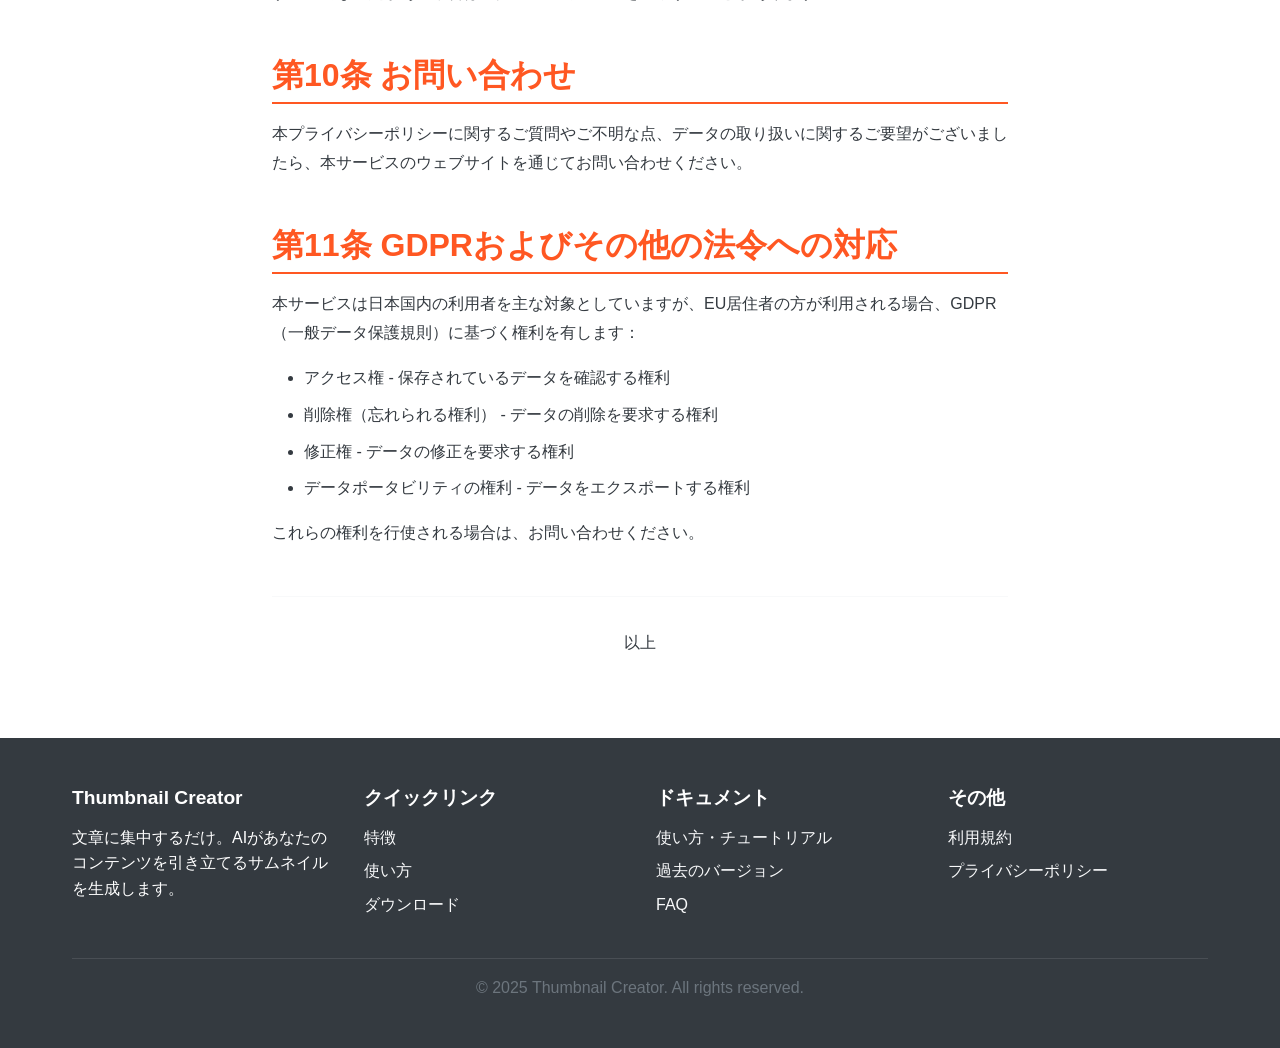
==== commit 6b3a8fd4: "version1をリリース" ====
--- a/privacy.html
+++ b/privacy.html
@@ -139,7 +139,6 @@
         <ul class="nav-links">
           <li><a href="index.html#features">特徴</a></li>
           <li><a href="tutorial.html">使い方</a></li>
-          <li><a href="gallery.html">ギャラリー</a></li>
           <li><a href="index.html#download">ダウンロード</a></li>
           <li><a href="index.html#faq">FAQ</a></li>
         </ul>
@@ -398,7 +397,6 @@
           <ul>
             <li><a href="index.html#features">特徴</a></li>
             <li><a href="index.html#how-to-use">使い方</a></li>
-            <li><a href="gallery.html">ギャラリー</a></li>
             <li><a href="index.html#download">ダウンロード</a></li>
           </ul>
         </div>
@@ -407,7 +405,6 @@
           <h3>ドキュメント</h3>
           <ul>
             <li><a href="tutorial.html">使い方・チュートリアル</a></li>
-            <li><a href="gallery.html">サンプルギャラリー</a></li>
             <li><a href="versions.html">過去のバージョン</a></li>
             <li><a href="index.html#faq">FAQ</a></li>
           </ul>
